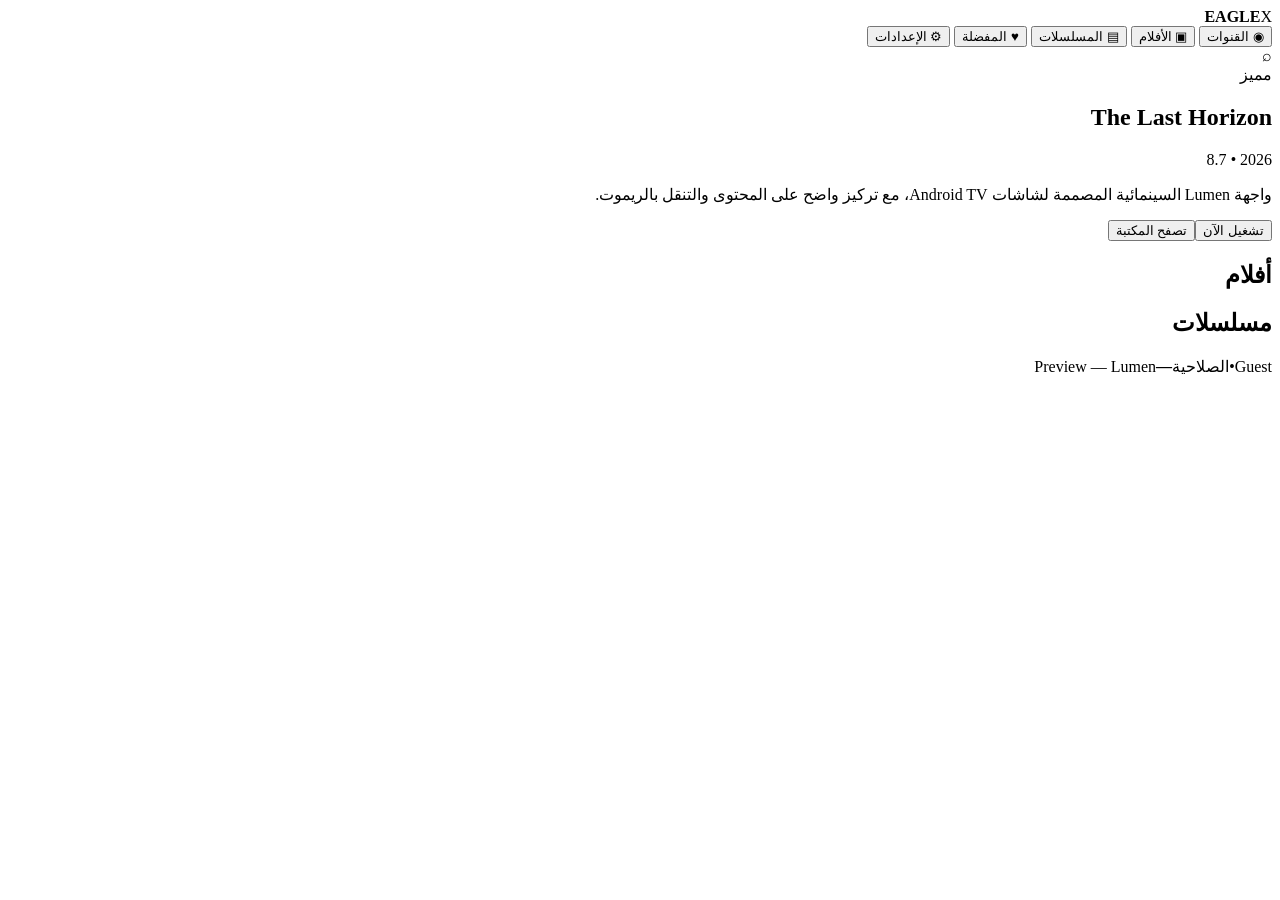
==== docs/index.html @ 9888e9fc "feat: add Lumen web preview shell" ====
<!doctype html>
<html lang="ar" dir="rtl">
<head>
<meta charset="utf-8"><meta name="viewport" content="width=device-width,initial-scale=1">
<title>Eagle X — Lumen Preview</title>
<link rel="stylesheet" href="./style.css">
</head>
<body>
<div class="app">
<header>
  <div class="brand"><b>EAGLE</b><span>X</span></div>
  <nav>
    <button class="active" data-tab="live">◉ <label>القنوات</label></button>
    <button data-tab="movies">▣ <label>الأفلام</label></button>
    <button data-tab="series">▤ <label>المسلسلات</label></button>
    <button data-tab="fav">♥ <label>المفضلة</label></button>
    <button data-tab="settings">⚙ <label>الإعدادات</label></button>
  </nav>
  <div class="search">⌕</div>
</header>
<main>
  <section class="hero">
    <div class="eyebrow">مميز</div>
    <h1 id="title">The Last Horizon</h1>
    <div class="meta">2026 <i>•</i> 8.7</div>
    <p>واجهة Lumen السينمائية المصممة لشاشات Android TV، مع تركيز واضح على المحتوى والتنقل بالريموت.</p>
    <div class="actions"><button class="primary">تشغيل الآن</button><button>تصفح المكتبة</button></div>
  </section>
  <section class="rail"><h2>أفلام</h2><div class="cards" id="movies"></div></section>
  <section class="rail"><h2>مسلسلات</h2><div class="cards" id="series"></div></section>
</main>
<footer><span>Guest</span><i>•</i><span>الصلاحية</span><b>—</b><span class="status">Preview — Lumen</span></footer>
</div>
<script src="./app.js"></script>
</body></html>
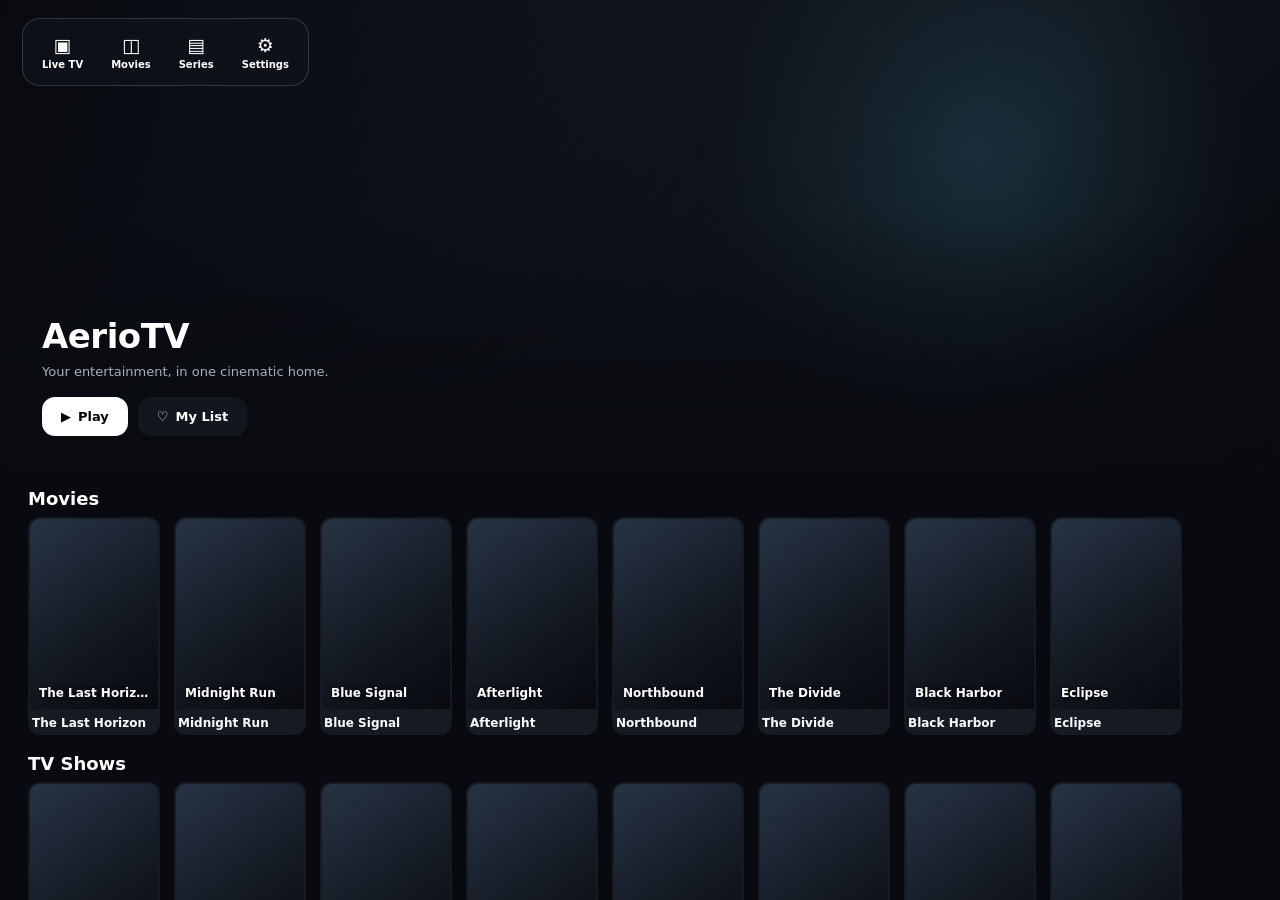
==== commit 0e2281bb: "feat: align Lumen web preview with Compose home" ====
--- a/docs/index.html
+++ b/docs/index.html
@@ -1,35 +1,42 @@
 <!doctype html>
-<html lang="ar" dir="rtl">
+<html lang="en" dir="ltr">
 <head>
-<meta charset="utf-8"><meta name="viewport" content="width=device-width,initial-scale=1">
+<meta charset="utf-8">
+<meta name="viewport" content="width=device-width,initial-scale=1,viewport-fit=cover">
 <title>Eagle X — Lumen Preview</title>
 <link rel="stylesheet" href="./style.css">
 </head>
 <body>
 <div class="app">
-<header>
-  <div class="brand"><b>EAGLE</b><span>X</span></div>
-  <nav>
-    <button class="active" data-tab="live">◉ <label>القنوات</label></button>
-    <button data-tab="movies">▣ <label>الأفلام</label></button>
-    <button data-tab="series">▤ <label>المسلسلات</label></button>
-    <button data-tab="fav">♥ <label>المفضلة</label></button>
-    <button data-tab="settings">⚙ <label>الإعدادات</label></button>
+  <main class="home">
+    <section class="hero" aria-label="Featured content">
+      <div class="hero-art" id="heroArt"></div>
+      <div class="hero-shade"></div>
+      <div class="hero-copy">
+        <h1 id="heroTitle">AerioTV</h1>
+        <div class="hero-year" id="heroYear"></div>
+        <p id="heroPlot">Your entertainment, in one cinematic home.</p>
+        <div class="actions">
+          <button class="action primary" id="playBtn">▶ <span>Play</span></button>
+          <button class="action secondary">♡ <span>My List</span></button>
+        </div>
+      </div>
+    </section>
+    <section class="shelf" id="moviesShelf">
+      <h2>Movies</h2><div class="cards" id="movies"></div>
+    </section>
+    <section class="shelf" id="seriesShelf">
+      <h2>TV Shows</h2><div class="cards" id="series"></div>
+    </section>
+  </main>
+
+  <nav class="top-nav" aria-label="Lumen navigation">
+    <button class="nav-btn" data-target="live">▣<span>Live TV</span></button>
+    <button class="nav-btn" data-target="movies">◫<span>Movies</span></button>
+    <button class="nav-btn" data-target="series">▤<span>Series</span></button>
+    <button class="nav-btn" data-target="settings">⚙<span>Settings</span></button>
   </nav>
-  <div class="search">⌕</div>
-</header>
-<main>
-  <section class="hero">
-    <div class="eyebrow">مميز</div>
-    <h1 id="title">The Last Horizon</h1>
-    <div class="meta">2026 <i>•</i> 8.7</div>
-    <p>واجهة Lumen السينمائية المصممة لشاشات Android TV، مع تركيز واضح على المحتوى والتنقل بالريموت.</p>
-    <div class="actions"><button class="primary">تشغيل الآن</button><button>تصفح المكتبة</button></div>
-  </section>
-  <section class="rail"><h2>أفلام</h2><div class="cards" id="movies"></div></section>
-  <section class="rail"><h2>مسلسلات</h2><div class="cards" id="series"></div></section>
-</main>
-<footer><span>Guest</span><i>•</i><span>الصلاحية</span><b>—</b><span class="status">Preview — Lumen</span></footer>
 </div>
 <script src="./app.js"></script>
-</body></html>+</body>
+</html>
--- a/docs/style.css
+++ b/docs/style.css
@@ -0,0 +1,30 @@
+*{box-sizing:border-box}
+:root{--bg:#080a0f;--surface:#10141c;--card:#151a23;--elevated:#1c222d;--text:#fff;--secondary:#a7afbf;--muted:#697386;--accent:#4fc8e8}
+html,body{margin:0;width:100%;height:100%;background:var(--bg);color:var(--text);font-family:Inter,system-ui,-apple-system,"Segoe UI",sans-serif}
+body{overflow:hidden}
+button{font:inherit}
+.app{position:relative;width:100vw;height:100vh;min-width:900px;background:var(--bg);overflow:hidden}
+.home{position:absolute;inset:0;overflow:auto;scrollbar-width:none;padding-bottom:56px}.home::-webkit-scrollbar{display:none}
+.hero{position:relative;width:100%;height:470px;min-height:470px;overflow:hidden;border-radius:0 0 28px 28px;background:var(--card)}
+.hero-art{position:absolute;inset:0;background:radial-gradient(circle at 76% 32%,rgba(79,200,232,.20),transparent 27%),linear-gradient(135deg,#263344 0%,#151a23 48%,#080a0f 100%)}
+.hero-art:after{content:"";position:absolute;inset:0;background:linear-gradient(110deg,#080a0f 0%,rgba(8,10,15,.78) 30%,rgba(8,10,15,.18) 75%,rgba(8,10,15,.35) 100%)}
+.hero-shade{position:absolute;inset:0;background:linear-gradient(180deg,transparent 45%,rgba(8,10,15,.90) 100%)}
+.hero-copy{position:absolute;left:42px;bottom:34px;width:560px}
+.hero-copy h1{margin:0;color:#fff;font-size:34px;line-height:1.12;font-weight:800;letter-spacing:-.5px}
+.hero-year{margin-top:7px;color:var(--secondary);font-size:13px;font-weight:600}
+.hero-copy p{margin:7px 0 0;color:var(--secondary);font-size:13px;line-height:19px;display:-webkit-box;-webkit-line-clamp:2;-webkit-box-orient:vertical;overflow:hidden}
+.actions{display:flex;gap:10px;margin-top:16px}
+.action{border:1px solid transparent;border-radius:13px;padding:11px 18px;display:flex;align-items:center;gap:7px;font-size:13px;font-weight:700;cursor:pointer;transition:.12s}
+.primary{background:#fff;color:#000}.secondary{background:rgba(21,26,35,.80);color:#fff}
+.action:focus-visible,.action:hover{outline:2px solid var(--accent);outline-offset:1px}
+.shelf{padding-top:10px}.shelf h2{margin:8px 28px;color:#fff;font-size:18px;font-weight:700}
+.cards{display:flex;gap:14px;padding:0 28px;overflow:hidden}
+.card{width:132px;min-width:132px;height:218px;border:2px solid transparent;border-radius:12px;background:var(--card);cursor:pointer;outline:0;overflow:hidden;transition:transform .12s,border-color .12s}
+.card:focus,.card:hover{border-color:var(--accent);transform:scale(1.035)}
+.poster{width:100%;height:190px;background:linear-gradient(145deg,#263344,#10141c 68%,#080a0f);display:flex;align-items:flex-end;padding:9px;background-size:cover;background-position:center}
+.poster span{font-size:12px;font-weight:600;text-shadow:0 2px 8px #000;white-space:nowrap;overflow:hidden;text-overflow:ellipsis}
+.card-title{height:28px;padding:7px 2px 0;font-size:12px;font-weight:600;white-space:nowrap;overflow:hidden;text-overflow:ellipsis}
+.top-nav{position:absolute;z-index:5;left:22px;top:18px;display:flex;gap:4px;padding:7px;border:1px solid rgba(255,255,255,.16);border-radius:18px;background:rgba(16,20,28,.69);backdrop-filter:blur(14px)}
+.nav-btn{border:0;border-radius:12px;padding:8px 12px;background:transparent;color:#fff;display:flex;flex-direction:column;align-items:center;gap:3px;font-size:19px;cursor:pointer}
+.nav-btn span{font-size:10px;font-weight:600}.nav-btn:focus-visible,.nav-btn:hover{outline:2px solid var(--accent);background:rgba(79,200,232,.20)}
+@media(max-width:1100px){.app{min-width:0}.hero-copy{left:28px}.cards{padding-left:20px;padding-right:20px}.shelf h2{margin-left:20px}.top-nav{left:14px}}
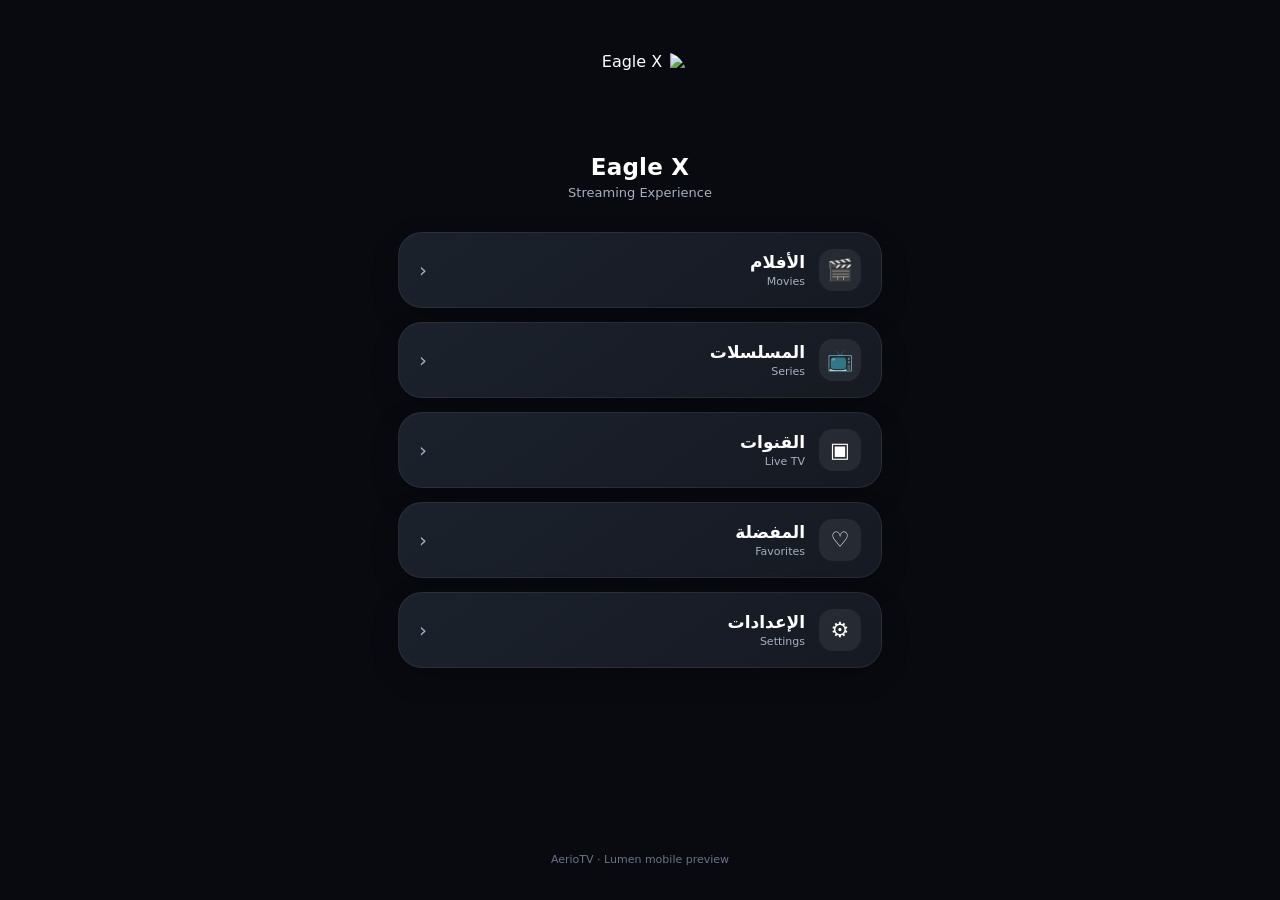
==== commit 524c3462: "feat: add Lumen mobile web preview" ====
--- a/docs/index.html
+++ b/docs/index.html
@@ -1,42 +1,33 @@
 <!doctype html>
-<html lang="en" dir="ltr">
+<html lang="ar" dir="rtl">
 <head>
 <meta charset="utf-8">
 <meta name="viewport" content="width=device-width,initial-scale=1,viewport-fit=cover">
-<title>Eagle X — Lumen Preview</title>
-<link rel="stylesheet" href="./style.css">
+<title>Eagle X — Preview</title>
+<style>
+:root{--bg:#080a0f;--surface:#151a23;--elev:#1c222d;--text:#fff;--muted:#a7afbf;--accent:#fff}
+*{box-sizing:border-box}html,body{margin:0;min-height:100%;background:var(--bg);color:var(--text);font-family:Inter,system-ui,-apple-system,BlinkMacSystemFont,"Segoe UI",sans-serif}
+body{display:flex;justify-content:center}.shell{width:min(100%,520px);min-height:100vh;padding:28px 18px 34px;display:flex;flex-direction:column}
+.brand{text-align:center;padding:4px 0 28px}.brand img{width:92px;height:92px;object-fit:contain;display:block;margin:0 auto 10px;border-radius:22px}.brand-name{font-size:23px;font-weight:700;letter-spacing:.2px}.brand-sub{font-size:13px;color:var(--muted);margin-top:5px}
+.cards{display:flex;flex-direction:column;gap:14px;margin-top:4px}.card{height:76px;border:1px solid rgba(255,255,255,.07);border-radius:24px;background:linear-gradient(145deg,rgba(28,34,45,.98),rgba(21,26,35,.98));display:flex;align-items:center;padding:0 20px;box-shadow:0 10px 28px rgba(0,0,0,.2);transition:.18s;cursor:pointer}.card:active{transform:scale(.985)}.icon{width:42px;height:42px;border-radius:14px;background:rgba(255,255,255,.07);display:grid;place-items:center;font-size:21px;margin-left:14px}.copy{flex:1;text-align:right}.ar{font-size:17px;font-weight:650}.en{font-size:11px;color:var(--muted);margin-top:3px}.arrow{font-size:20px;color:var(--muted)}
+.note{text-align:center;color:#697386;font-size:11px;margin-top:auto;padding-top:28px}
+@media(min-width:700px){.shell{padding-top:48px}}
+</style>
 </head>
 <body>
-<div class="app">
-  <main class="home">
-    <section class="hero" aria-label="Featured content">
-      <div class="hero-art" id="heroArt"></div>
-      <div class="hero-shade"></div>
-      <div class="hero-copy">
-        <h1 id="heroTitle">AerioTV</h1>
-        <div class="hero-year" id="heroYear"></div>
-        <p id="heroPlot">Your entertainment, in one cinematic home.</p>
-        <div class="actions">
-          <button class="action primary" id="playBtn">▶ <span>Play</span></button>
-          <button class="action secondary">♡ <span>My List</span></button>
-        </div>
-      </div>
-    </section>
-    <section class="shelf" id="moviesShelf">
-      <h2>Movies</h2><div class="cards" id="movies"></div>
-    </section>
-    <section class="shelf" id="seriesShelf">
-      <h2>TV Shows</h2><div class="cards" id="series"></div>
-    </section>
-  </main>
-
-  <nav class="top-nav" aria-label="Lumen navigation">
-    <button class="nav-btn" data-target="live">▣<span>Live TV</span></button>
-    <button class="nav-btn" data-target="movies">◫<span>Movies</span></button>
-    <button class="nav-btn" data-target="series">▤<span>Series</span></button>
-    <button class="nav-btn" data-target="settings">⚙<span>Settings</span></button>
-  </nav>
-</div>
-<script src="./app.js"></script>
+<main class="shell">
+<header class="brand">
+<img src="https://raw.githubusercontent.com/kyanik010/AerioTV-Android/feat/lumen-mobile-redesign-from-59d033e/app/src/main/res/drawable-nodpi/eagle_x_logo.jpg" alt="Eagle X">
+<div class="brand-name">Eagle X</div><div class="brand-sub">Streaming Experience</div>
+</header>
+<section class="cards">
+<div class="card"><div class="icon">🎬</div><div class="copy"><div class="ar">الأفلام</div><div class="en">Movies</div></div><div class="arrow">‹</div></div>
+<div class="card"><div class="icon">📺</div><div class="copy"><div class="ar">المسلسلات</div><div class="en">Series</div></div><div class="arrow">‹</div></div>
+<div class="card"><div class="icon">▣</div><div class="copy"><div class="ar">القنوات</div><div class="en">Live TV</div></div><div class="arrow">‹</div></div>
+<div class="card"><div class="icon">♡</div><div class="copy"><div class="ar">المفضلة</div><div class="en">Favorites</div></div><div class="arrow">‹</div></div>
+<div class="card"><div class="icon">⚙</div><div class="copy"><div class="ar">الإعدادات</div><div class="en">Settings</div></div><div class="arrow">‹</div></div>
+</section>
+<div class="note">AerioTV · Lumen mobile preview</div>
+</main>
 </body>
 </html>
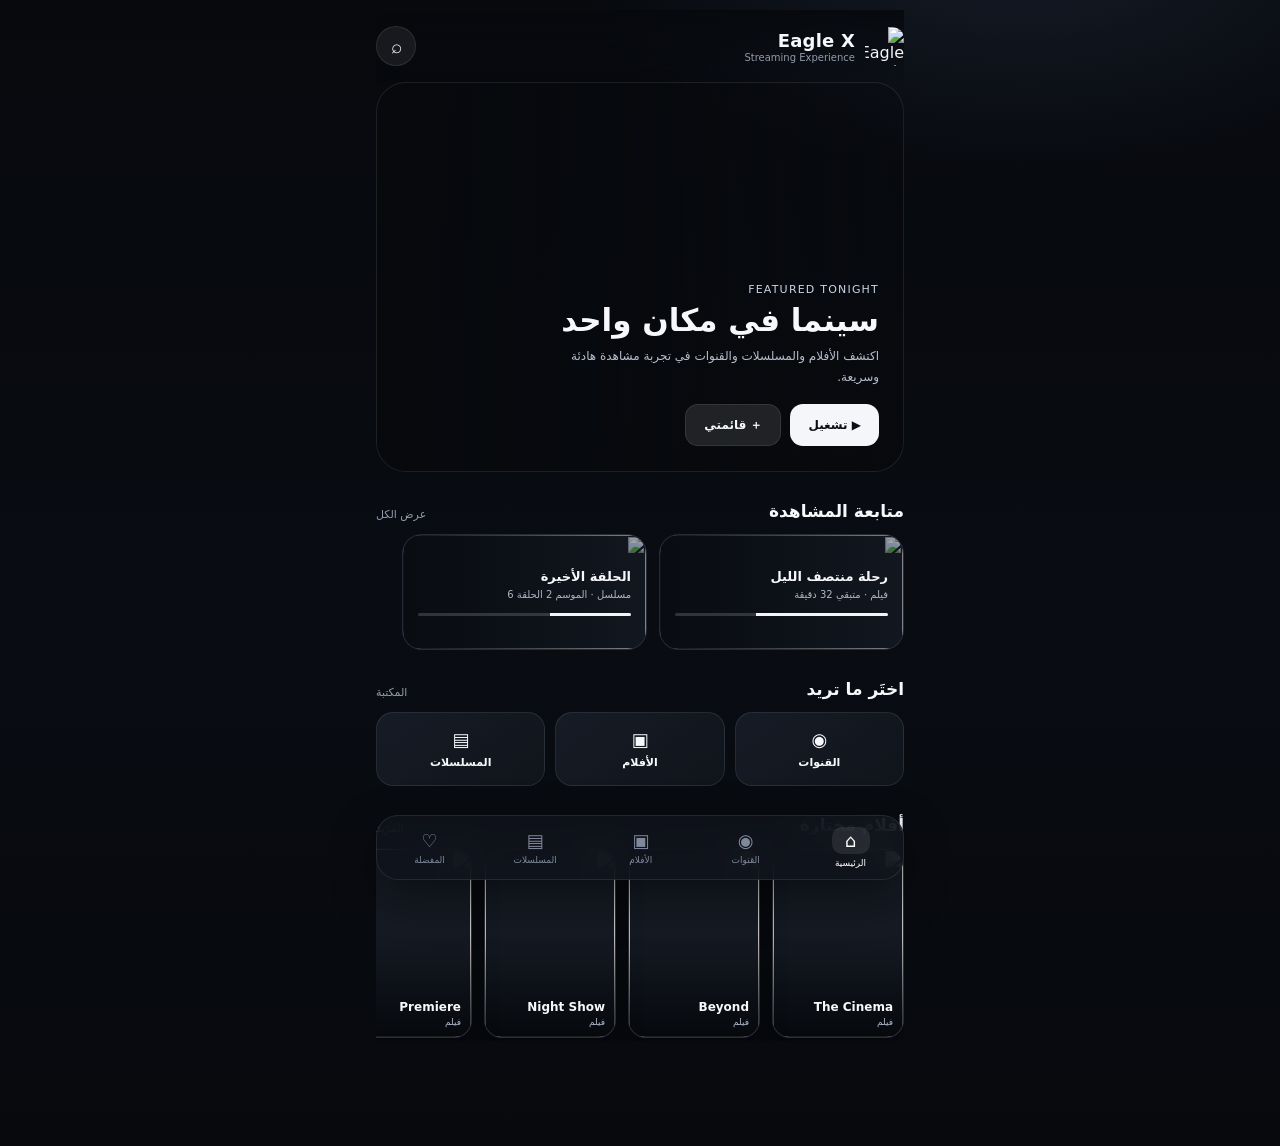
==== commit 316cd096: "feat: redesign Lumen streaming preview" ====
--- a/docs/index.html
+++ b/docs/index.html
@@ -3,31 +3,106 @@
 <head>
 <meta charset="utf-8">
 <meta name="viewport" content="width=device-width,initial-scale=1,viewport-fit=cover">
-<title>Eagle X — Preview</title>
+<meta name="theme-color" content="#07090d">
+<title>Eagle X — Streaming Preview</title>
 <style>
-:root{--bg:#080a0f;--surface:#151a23;--elev:#1c222d;--text:#fff;--muted:#a7afbf;--accent:#fff}
-*{box-sizing:border-box}html,body{margin:0;min-height:100%;background:var(--bg);color:var(--text);font-family:Inter,system-ui,-apple-system,BlinkMacSystemFont,"Segoe UI",sans-serif}
-body{display:flex;justify-content:center}.shell{width:min(100%,520px);min-height:100vh;padding:28px 18px 34px;display:flex;flex-direction:column}
-.brand{text-align:center;padding:4px 0 28px}.brand img{width:92px;height:92px;object-fit:contain;display:block;margin:0 auto 10px;border-radius:22px}.brand-name{font-size:23px;font-weight:700;letter-spacing:.2px}.brand-sub{font-size:13px;color:var(--muted);margin-top:5px}
-.cards{display:flex;flex-direction:column;gap:14px;margin-top:4px}.card{height:76px;border:1px solid rgba(255,255,255,.07);border-radius:24px;background:linear-gradient(145deg,rgba(28,34,45,.98),rgba(21,26,35,.98));display:flex;align-items:center;padding:0 20px;box-shadow:0 10px 28px rgba(0,0,0,.2);transition:.18s;cursor:pointer}.card:active{transform:scale(.985)}.icon{width:42px;height:42px;border-radius:14px;background:rgba(255,255,255,.07);display:grid;place-items:center;font-size:21px;margin-left:14px}.copy{flex:1;text-align:right}.ar{font-size:17px;font-weight:650}.en{font-size:11px;color:var(--muted);margin-top:3px}.arrow{font-size:20px;color:var(--muted)}
-.note{text-align:center;color:#697386;font-size:11px;margin-top:auto;padding-top:28px}
-@media(min-width:700px){.shell{padding-top:48px}}
+:root{
+  --bg:#07090d;--panel:#10141c;--panel2:#151a23;--text:#f7f8fb;
+  --muted:#929bad;--line:rgba(255,255,255,.09);--accent:#dce7ff;
+}
+*{box-sizing:border-box}html{scroll-behavior:smooth}
+body{margin:0;background:
+ radial-gradient(700px 360px at 80% -5%,rgba(86,112,160,.18),transparent 65%),
+ linear-gradient(#07090d,#090c12 55%,#07090d);color:var(--text);
+ font-family:Inter,system-ui,-apple-system,BlinkMacSystemFont,"Segoe UI",sans-serif}
+button{font:inherit;color:inherit;border:0}
+.app{width:min(100%,560px);min-height:100vh;margin:auto;padding:0 16px 105px}
+.top{height:72px;display:flex;align-items:center;justify-content:space-between;position:sticky;top:0;z-index:10;background:linear-gradient(#07090df2,#07090d00);backdrop-filter:blur(8px)}
+.brand{display:flex;align-items:center;gap:10px}.brand img{width:39px;height:39px;border-radius:12px;object-fit:cover}
+.brand strong{font-size:18px;letter-spacing:.2px}.brand small{display:block;color:var(--muted);font-size:10px;margin-top:1px}
+.circle{width:40px;height:40px;border-radius:50%;background:rgba(255,255,255,.07);border:1px solid var(--line);display:grid;place-items:center;font-size:19px;cursor:pointer}
+.hero{position:relative;min-height:365px;border-radius:30px;overflow:hidden;border:1px solid var(--line);background:
+ linear-gradient(90deg,rgba(7,9,13,.98) 5%,rgba(7,9,13,.72) 48%,rgba(7,9,13,.12) 100%),
+ url('https://images.unsplash.com/photo-1489599849927-2ee91cede3ba?auto=format&fit=crop&w=1100&q=80') center/cover}
+.hero:after{content:"";position:absolute;inset:0;background:linear-gradient(0deg,#07090df2 0%,transparent 48%,#07090d22)}
+.hero-content{position:absolute;z-index:1;left:24px;right:24px;bottom:25px}
+.kicker{font-size:11px;color:#c9d4e8;letter-spacing:1.2px;text-transform:uppercase;margin-bottom:8px}
+.hero h1{font-size:31px;line-height:1.08;margin:0 0 9px;font-weight:760}.hero p{font-size:12px;line-height:1.7;color:#b7bfce;max-width:310px;margin:0 0 17px}
+.actions{display:flex;gap:9px}.primary,.secondary{height:42px;padding:0 18px;border-radius:13px;cursor:pointer;font-weight:700;font-size:12px}
+.primary{background:#f4f6fa;color:#0a0d13}.secondary{background:rgba(255,255,255,.1);border:1px solid var(--line)}
+.section{margin-top:29px}.section-head{display:flex;align-items:end;justify-content:space-between;margin-bottom:13px}
+.section h2{font-size:17px;margin:0}.section-head span{font-size:11px;color:var(--muted)}
+.row{display:flex;gap:12px;overflow:auto;scrollbar-width:none;padding-bottom:3px}.row::-webkit-scrollbar{display:none}
+.poster{min-width:132px;height:190px;border-radius:18px;overflow:hidden;position:relative;border:1px solid var(--line);background:#151a23;box-shadow:0 12px 28px rgba(0,0,0,.24)}
+.poster img{width:100%;height:100%;object-fit:cover;display:block}.poster:after{content:"";position:absolute;inset:0;background:linear-gradient(0deg,rgba(4,6,9,.88),transparent 55%)}
+.poster .label{position:absolute;z-index:1;bottom:10px;right:10px;left:10px;font-size:12px;font-weight:700}
+.poster .type{display:block;color:#aeb8c9;font-size:9px;margin-top:3px;font-weight:500}
+.continue{display:flex;gap:12px;overflow:auto;scrollbar-width:none}.continue::-webkit-scrollbar{display:none}
+.cont-card{min-width:245px;height:116px;border:1px solid var(--line);border-radius:20px;overflow:hidden;position:relative;background:#121720}
+.cont-card img{width:100%;height:100%;object-fit:cover;opacity:.64}.cont-card:after{content:"";position:absolute;inset:0;background:linear-gradient(90deg,#080b10ef 0%,#080b1080 52%,transparent)}
+.cont-info{position:absolute;z-index:1;inset:15px;display:flex;flex-direction:column;justify-content:center}.cont-info b{font-size:13px}.cont-info span{font-size:10px;color:#aeb7c7;margin-top:5px}
+.progress{height:3px;background:rgba(255,255,255,.16);border-radius:3px;margin-top:13px;overflow:hidden}.progress i{display:block;height:100%;width:62%;background:#f2f4f8}
+.categories{display:grid;grid-template-columns:repeat(3,1fr);gap:10px}.cat{height:74px;border-radius:17px;border:1px solid var(--line);background:linear-gradient(145deg,#161c26,#10141b);display:flex;flex-direction:column;align-items:center;justify-content:center;gap:6px;cursor:pointer}.cat b{font-size:11px}.cat span{font-size:18px}
+.bottom{position:fixed;z-index:20;bottom:12px;left:50%;transform:translateX(-50%);width:min(calc(100% - 24px),528px);height:65px;border:1px solid var(--line);border-radius:22px;background:rgba(15,19,27,.88);backdrop-filter:blur(20px);display:flex;align-items:center;justify-content:space-around;box-shadow:0 16px 45px rgba(0,0,0,.42)}
+.nav{background:none;display:flex;flex-direction:column;align-items:center;gap:4px;color:#7f899b;font-size:9px;cursor:pointer;min-width:54px}.nav b{font-size:18px;font-weight:500}.nav.active{color:#fff}.nav.active b{background:rgba(255,255,255,.09);width:38px;height:27px;border-radius:10px;display:grid;place-items:center}
+@media(min-width:700px){.app{padding-top:10px}.bottom{bottom:20px}.hero{min-height:390px}}
 </style>
 </head>
 <body>
-<main class="shell">
-<header class="brand">
-<img src="https://raw.githubusercontent.com/kyanik010/AerioTV-Android/feat/lumen-mobile-redesign-from-59d033e/app/src/main/res/drawable-nodpi/eagle_x_logo.jpg" alt="Eagle X">
-<div class="brand-name">Eagle X</div><div class="brand-sub">Streaming Experience</div>
+<div class="app">
+<header class="top">
+  <div class="brand">
+    <img src="https://raw.githubusercontent.com/kyanik010/AerioTV-Android/feat/lumen-mobile-redesign-from-59d033e/app/src/main/res/drawable-nodpi/eagle_x_logo.jpg" alt="Eagle X">
+    <div><strong>Eagle X</strong><small>Streaming Experience</small></div>
+  </div>
+  <button class="circle" aria-label="بحث" onclick="alert('Search preview')">⌕</button>
 </header>
-<section class="cards">
-<div class="card"><div class="icon">🎬</div><div class="copy"><div class="ar">الأفلام</div><div class="en">Movies</div></div><div class="arrow">‹</div></div>
-<div class="card"><div class="icon">📺</div><div class="copy"><div class="ar">المسلسلات</div><div class="en">Series</div></div><div class="arrow">‹</div></div>
-<div class="card"><div class="icon">▣</div><div class="copy"><div class="ar">القنوات</div><div class="en">Live TV</div></div><div class="arrow">‹</div></div>
-<div class="card"><div class="icon">♡</div><div class="copy"><div class="ar">المفضلة</div><div class="en">Favorites</div></div><div class="arrow">‹</div></div>
-<div class="card"><div class="icon">⚙</div><div class="copy"><div class="ar">الإعدادات</div><div class="en">Settings</div></div><div class="arrow">‹</div></div>
+
+<main>
+<section class="hero">
+  <div class="hero-content">
+    <div class="kicker">Featured tonight</div>
+    <h1>سينما في مكان واحد</h1>
+    <p>اكتشف الأفلام والمسلسلات والقنوات في تجربة مشاهدة هادئة وسريعة.</p>
+    <div class="actions"><button class="primary" onclick="alert('Play preview')">▶ تشغيل</button><button class="secondary">＋ قائمتي</button></div>
+  </div>
 </section>
-<div class="note">AerioTV · Lumen mobile preview</div>
+
+<section class="section">
+  <div class="section-head"><h2>متابعة المشاهدة</h2><span>عرض الكل</span></div>
+  <div class="continue">
+    <article class="cont-card"><img src="https://images.unsplash.com/photo-1485846234645-a62644f84728?auto=format&fit=crop&w=700&q=80"><div class="cont-info"><b>رحلة منتصف الليل</b><span>فيلم · متبقي 32 دقيقة</span><div class="progress"><i></i></div></div></article>
+    <article class="cont-card"><img src="https://images.unsplash.com/photo-1489599849927-2ee91cede3ba?auto=format&fit=crop&w=700&q=80"><div class="cont-info"><b>الحلقة الأخيرة</b><span>مسلسل · الموسم 2 الحلقة 6</span><div class="progress"><i style="width:38%"></i></div></div></article>
+  </div>
+</section>
+
+<section class="section">
+  <div class="section-head"><h2>اختَر ما تريد</h2><span>المكتبة</span></div>
+  <div class="categories">
+    <button class="cat"><span>◉</span><b>القنوات</b></button>
+    <button class="cat"><span>▣</span><b>الأفلام</b></button>
+    <button class="cat"><span>▤</span><b>المسلسلات</b></button>
+  </div>
+</section>
+
+<section class="section">
+  <div class="section-head"><h2>أفلام مختارة</h2><span>المزيد</span></div>
+  <div class="row">
+    <article class="poster"><img src="https://images.unsplash.com/photo-1536440136628-849c177e76a1?auto=format&fit=crop&w=500&q=80"><div class="label">The Cinema<span class="type">فيلم</span></div></article>
+    <article class="poster"><img src="https://images.unsplash.com/photo-1500530855697-b586d89ba3ee?auto=format&fit=crop&w=500&q=80"><div class="label">Beyond<span class="type">فيلم</span></div></article>
+    <article class="poster"><img src="https://images.unsplash.com/photo-1517604931442-7e0c8ed2963c?auto=format&fit=crop&w=500&q=80"><div class="label">Night Show<span class="type">فيلم</span></div></article>
+    <article class="poster"><img src="https://images.unsplash.com/photo-1489599849927-2ee91cede3ba?auto=format&fit=crop&w=500&q=80"><div class="label">Premiere<span class="type">فيلم</span></div></article>
+  </div>
+</section>
 </main>
+</div>
+
+<nav class="bottom">
+  <button class="nav active"><b>⌂</b>الرئيسية</button>
+  <button class="nav"><b>◉</b>القنوات</button>
+  <button class="nav"><b>▣</b>الأفلام</button>
+  <button class="nav"><b>▤</b>المسلسلات</button>
+  <button class="nav"><b>♡</b>المفضلة</button>
+</nav>
 </body>
 </html>
